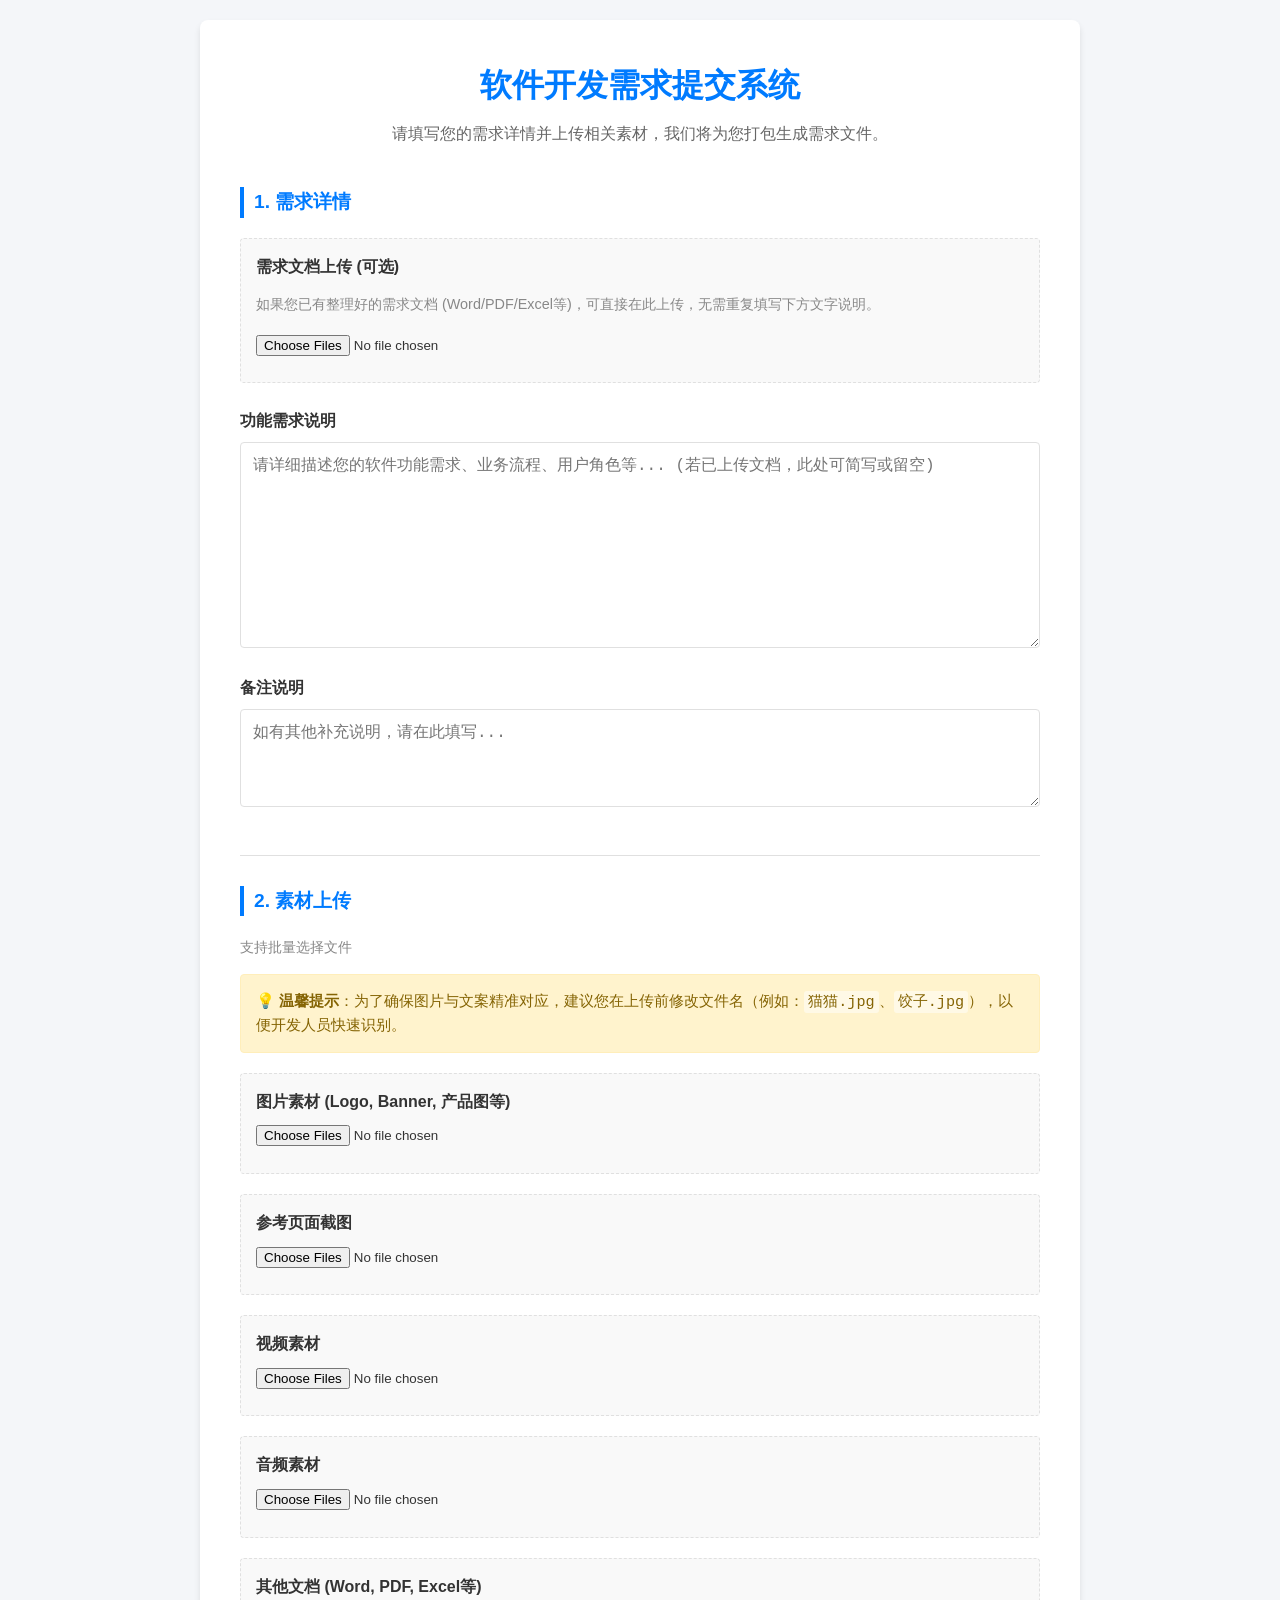
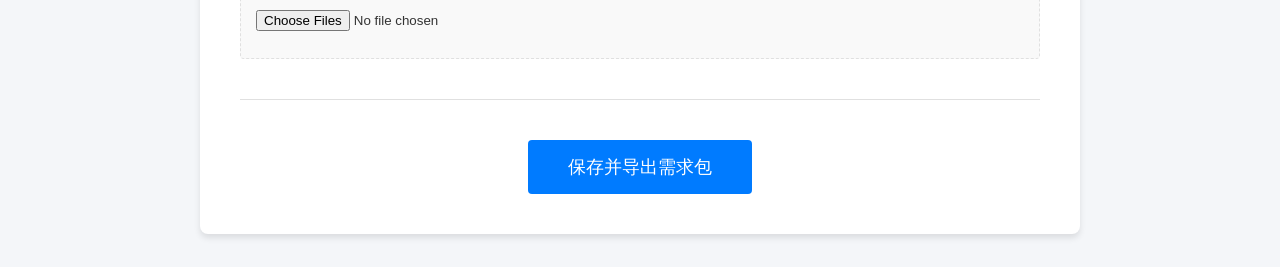
==== client/index.html @ 21569a1b "测试提交" ====
<!DOCTYPE html>
<html lang="zh-CN">
<head>
    <meta charset="UTF-8">
    <meta name="viewport" content="width=device-width, initial-scale=1.0">
    <title>软件开发需求提交系统</title>
    <link rel="stylesheet" href="css/style.css">
</head>
<body>
    <div class="container">
        <header>
            <h1>软件开发需求提交系统</h1>
            <p>请填写您的需求详情并上传相关素材，我们将为您打包生成需求文件。</p>
        </header>

        <form id="requirementForm">
            <!-- 需求详情 -->
            <section class="form-section">
                <h2>1. 需求详情</h2>
                
                <div class="form-group file-upload" style="margin-bottom: 25px;">
                    <label for="reqDocFiles">需求文档上传 (可选)</label>
                    <p class="hint">如果您已有整理好的需求文档 (Word/PDF/Excel等)，可直接在此上传，无需重复填写下方文字说明。</p>
                    <input type="file" id="reqDocFiles" name="reqDocFiles" multiple>
                    <div class="file-list" id="reqDocFilesList"></div>
                </div>

                <div class="form-group">
                    <label for="requirementDesc">功能需求说明</label>
                    <textarea id="requirementDesc" name="requirementDesc" rows="10" placeholder="请详细描述您的软件功能需求、业务流程、用户角色等... (若已上传文档，此处可简写或留空)"></textarea>
                </div>
                <div class="form-group">
                    <label for="remark">备注说明</label>
                    <textarea id="remark" name="remark" rows="4" placeholder="如有其他补充说明，请在此填写..."></textarea>
                </div>
            </section>

            <!-- 素材上传 -->
            <section class="form-section">
                <h2>2. 素材上传</h2>
                <p class="hint">支持批量选择文件</p>
                <div class="alert-box">
                    💡 <strong>温馨提示</strong>：为了确保图片与文案精准对应，建议您在上传前修改文件名（例如：<code>猫猫.jpg</code>、<code>饺子.jpg</code>），以便开发人员快速识别。
                </div>
                
                <div class="form-group file-upload">
                    <label for="imageFiles">图片素材 (Logo, Banner, 产品图等)</label>
                    <input type="file" id="imageFiles" name="imageFiles" multiple accept="image/*">
                    <div class="file-list" id="imageFilesList"></div>
                </div>

                <div class="form-group file-upload">
                    <label for="refFiles">参考页面截图</label>
                    <input type="file" id="refFiles" name="refFiles" multiple accept="image/*">
                    <div class="file-list" id="refFilesList"></div>
                </div>

                <div class="form-group file-upload">
                    <label for="videoFiles">视频素材</label>
                    <input type="file" id="videoFiles" name="videoFiles" multiple accept="video/*">
                    <div class="file-list" id="videoFilesList"></div>
                </div>

                <div class="form-group file-upload">
                    <label for="audioFiles">音频素材</label>
                    <input type="file" id="audioFiles" name="audioFiles" multiple accept="audio/*">
                    <div class="file-list" id="audioFilesList"></div>
                </div>

                <div class="form-group file-upload">
                    <label for="docFiles">其他文档 (Word, PDF, Excel等)</label>
                    <input type="file" id="docFiles" name="docFiles" multiple>
                    <div class="file-list" id="docFilesList"></div>
                </div>
            </section>

            <!-- 提交操作 -->
            <div class="form-actions">
                <button type="button" id="generateBtn" class="primary-btn">保存并导出需求包</button>
            </div>
        </form>
    </div>

    <!-- 引入库文件 -->
    <script src="lib/jszip.min.js"></script>
    <script src="lib/FileSaver.min.js"></script>
    <script src="lib/html-docx.js"></script>
    <script src="js/script.js"></script>
</body>
</html>
---- client/css/style.css ----
:root {
    --primary-color: #007bff;
    --primary-hover: #0056b3;
    --bg-color: #f4f6f9;
    --card-bg: #ffffff;
    --text-color: #333333;
    --border-color: #e0e0e0;
}

body {
    font-family: 'Segoe UI', Tahoma, Geneva, Verdana, sans-serif;
    background-color: var(--bg-color);
    color: var(--text-color);
    line-height: 1.6;
    margin: 0;
    padding: 20px;
}

.container {
    max-width: 800px;
    margin: 0 auto;
    background-color: var(--card-bg);
    padding: 40px;
    border-radius: 8px;
    box-shadow: 0 4px 6px rgba(0, 0, 0, 0.1);
}

header {
    text-align: center;
    margin-bottom: 40px;
}

header h1 {
    margin: 0 0 10px;
    color: var(--primary-color);
}

header p {
    color: #666;
    margin: 0;
}

.form-section {
    margin-bottom: 30px;
    padding-bottom: 20px;
    border-bottom: 1px solid var(--border-color);
}

.form-section:last-child {
    border-bottom: none;
}

.form-section h2 {
    font-size: 1.2rem;
    margin-bottom: 20px;
    color: var(--primary-color);
    border-left: 4px solid var(--primary-color);
    padding-left: 10px;
}

.form-group {
    margin-bottom: 20px;
}

label {
    display: block;
    margin-bottom: 8px;
    font-weight: 600;
}

input[type="text"],
textarea {
    width: 100%;
    padding: 12px;
    border: 1px solid var(--border-color);
    border-radius: 4px;
    font-size: 16px;
    box-sizing: border-box; /* 确保 padding 不会撑破容器 */
    transition: border-color 0.3s;
}

input[type="text"]:focus,
textarea:focus {
    border-color: var(--primary-color);
    outline: none;
}

.hint {
    font-size: 0.9rem;
    color: #888;
    margin-bottom: 15px;
}

.alert-box {
    background-color: #fff3cd;
    color: #856404;
    border: 1px solid #ffeeba;
    padding: 15px;
    margin-bottom: 20px;
    border-radius: 4px;
    font-size: 0.95rem;
    line-height: 1.5;
}

.alert-box code {
    background-color: rgba(255,255,255,0.5);
    padding: 2px 4px;
    border-radius: 3px;
    font-family: monospace;
}

.file-upload {
    background-color: #f9f9f9;
    padding: 15px;
    border-radius: 4px;
    border: 1px dashed var(--border-color);
}

.file-list {
    margin-top: 10px;
    font-size: 0.9rem;
    color: #555;
}

.file-list-item {
    display: flex;
    justify-content: space-between;
    padding: 4px 0;
    border-bottom: 1px solid #eee;
}

.form-actions {
    text-align: center;
    margin-top: 40px;
}

.primary-btn {
    background-color: var(--primary-color);
    color: white;
    border: none;
    padding: 15px 40px;
    font-size: 18px;
    border-radius: 4px;
    cursor: pointer;
    transition: background-color 0.3s;
}

.primary-btn:hover {
    background-color: var(--primary-hover);
}

.primary-btn:disabled {
    background-color: #ccc;
    cursor: not-allowed;
}
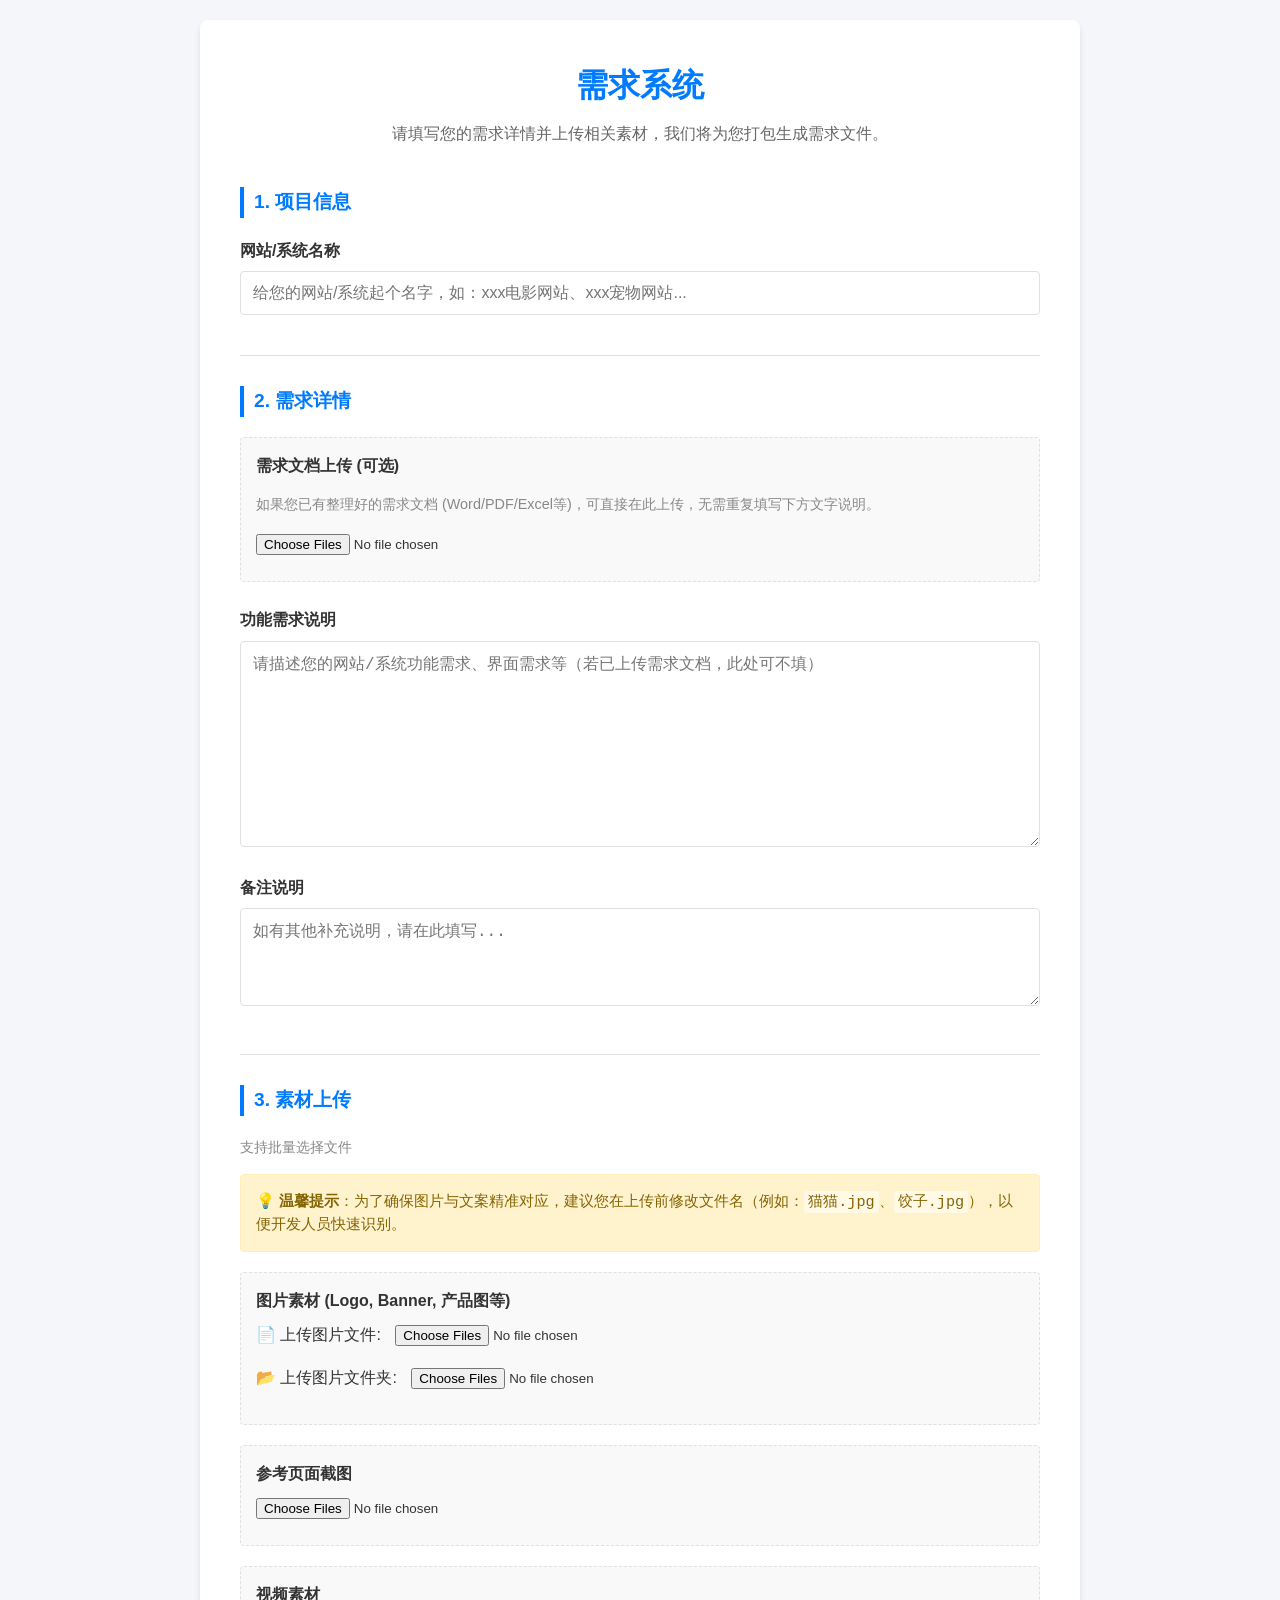
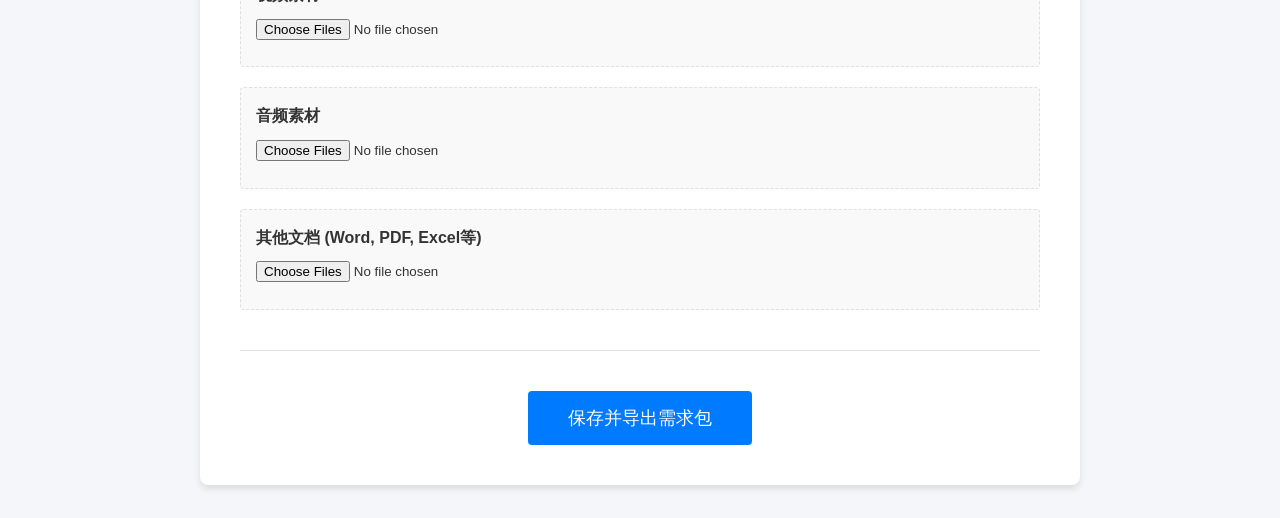
==== commit 18918392: "修改表单" ====
--- a/client/index.html
+++ b/client/index.html
@@ -3,20 +3,29 @@
 <head>
     <meta charset="UTF-8">
     <meta name="viewport" content="width=device-width, initial-scale=1.0">
-    <title>软件开发需求提交系统</title>
+    <title>需求系统</title>
     <link rel="stylesheet" href="css/style.css">
 </head>
 <body>
     <div class="container">
         <header>
-            <h1>软件开发需求提交系统</h1>
+            <h1>需求系统</h1>
             <p>请填写您的需求详情并上传相关素材，我们将为您打包生成需求文件。</p>
         </header>
 
         <form id="requirementForm">
+            <!-- 项目信息 -->
+            <section class="form-section">
+                <h2>1. 项目信息</h2>
+                <div class="form-group">
+                    <label for="projectName">网站/系统名称</label>
+                    <input type="text" id="projectName" name="projectName" placeholder="给您的网站/系统起个名字，如：xxx电影网站、xxx宠物网站..." required>
+                </div>
+            </section>
+
             <!-- 需求详情 -->
             <section class="form-section">
-                <h2>1. 需求详情</h2>
+                <h2>2. 需求详情</h2>
                 
                 <div class="form-group file-upload" style="margin-bottom: 25px;">
                     <label for="reqDocFiles">需求文档上传 (可选)</label>
@@ -27,7 +36,7 @@
 
                 <div class="form-group">
                     <label for="requirementDesc">功能需求说明</label>
-                    <textarea id="requirementDesc" name="requirementDesc" rows="10" placeholder="请详细描述您的软件功能需求、业务流程、用户角色等... (若已上传文档，此处可简写或留空)"></textarea>
+                    <textarea id="requirementDesc" name="requirementDesc" rows="10" placeholder="请描述您的网站/系统功能需求、界面需求等（若已上传需求文档，此处可不填）"></textarea>
                 </div>
                 <div class="form-group">
                     <label for="remark">备注说明</label>
@@ -37,16 +46,27 @@
 
             <!-- 素材上传 -->
             <section class="form-section">
-                <h2>2. 素材上传</h2>
+                <h2>3. 素材上传</h2>
                 <p class="hint">支持批量选择文件</p>
                 <div class="alert-box">
                     💡 <strong>温馨提示</strong>：为了确保图片与文案精准对应，建议您在上传前修改文件名（例如：<code>猫猫.jpg</code>、<code>饺子.jpg</code>），以便开发人员快速识别。
                 </div>
                 
                 <div class="form-group file-upload">
-                    <label for="imageFiles">图片素材 (Logo, Banner, 产品图等)</label>
-                    <input type="file" id="imageFiles" name="imageFiles" multiple accept="image/*">
+                    <label>图片素材 (Logo, Banner, 产品图等)</label>
+                    
+                    <div style="margin-bottom: 10px;">
+                        <label for="imageFiles" style="display:inline-block; font-weight:normal; margin-right:10px;">📄 上传图片文件:</label>
+                        <input type="file" id="imageFiles" name="imageFiles" multiple accept="image/*">
+                    </div>
+
+                    <div>
+                        <label for="imageFolders" style="display:inline-block; font-weight:normal; margin-right:10px;">📂 上传图片文件夹:</label>
+                        <input type="file" id="imageFolders" name="imageFolders" webkitdirectory directory multiple>
+                    </div>
+
                     <div class="file-list" id="imageFilesList"></div>
+                    <div class="file-list" id="imageFoldersList"></div>
                 </div>
 
                 <div class="form-group file-upload">
